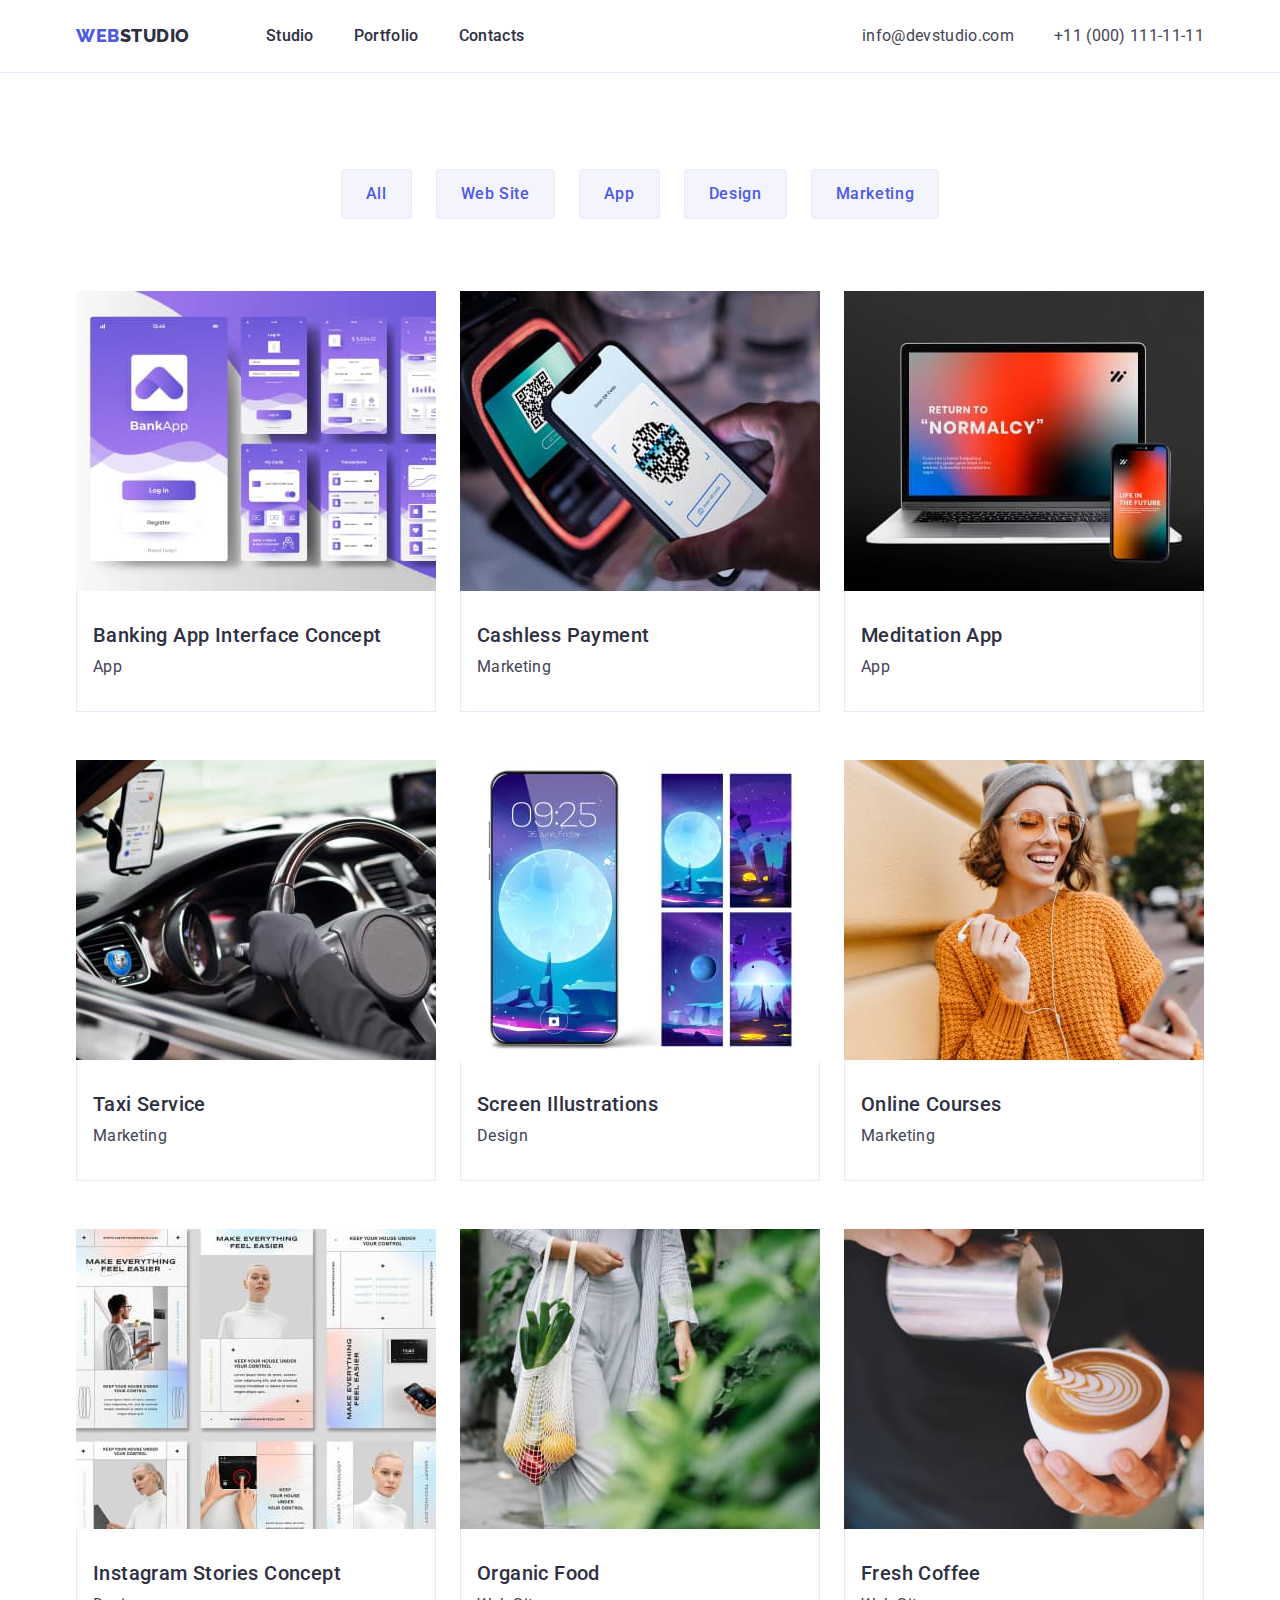
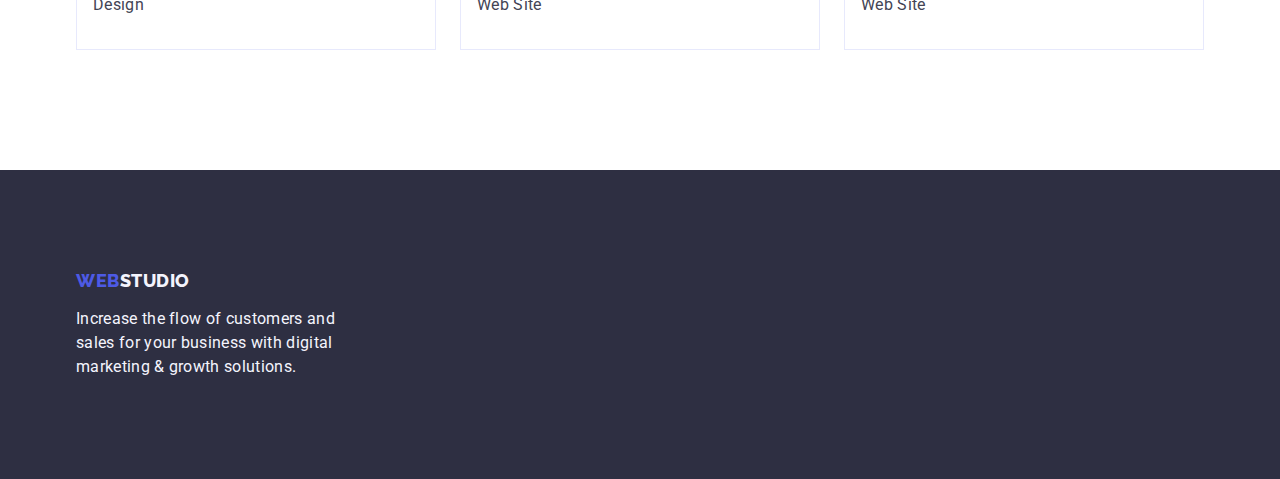
==== portfolio.html @ 451a3d11 "Initial commit" ====
<!DOCTYPE html>
<html lang="en">
  <head>
    <meta charset="UTF-8" />
    <meta name="viewport" content="width=device-width, initial-scale=1.0" />
    <link rel="preconnect" href="https://fonts.googleapis.com" />
    <link rel="preconnect" href="https://fonts.gstatic.com" crossorigin />
    <link
      href="https://fonts.googleapis.com/css2?family=Raleway:wght@800&family=Roboto:wght@400;500;700;900&display=swap"
      rel="stylesheet"
    />
    <link
      rel="stylesheet"
      href="https://cdn.jsdelivr.net/npm/modern-normalize@2.0.0/modern-normalize.min.css"
    />
    <link href="./css/styles.css" rel="stylesheet" />

    <title>Portfolio</title>
  </head>
  <body>
    <!-- HEADER -->
    <header class="header-border">
      <div class="header-container container">
        <nav class="navigation">
          <a class="logo-header logo link" href="./index.html"
            >Web<span class="dark-part-logo">Studio</span></a
          >
          <ul class="menu list">
            <li class="menu-item">
              <a class="menu-link link" href="./index.html">Studio</a>
            </li>
            <li class="menu-item">
              <a class="menu-link link" href="./portfolio.html">Portfolio</a>
            </li>
            <li class="menu-item">
              <a class="menu-link link" href="">Contacts</a>
            </li>
          </ul>
        </nav>
        <address class="contacts">
          <ul class="list-address list">
            <li>
              <a class="address-link link" href="mailto:info@devstudio.com"
                >info@devstudio.com</a
              >
            </li>
            <li>
              <a class="address-link link" href="tel:+110001111111"
                >+11 (000) 111-11-11</a
              >
            </li>
          </ul>
        </address>
      </div>
    </header>

    <main>
      <!-- PORTFOLIO -->
      <section class="examples-section">
        <div class="container">
          <h1 class="visually-hidden">Portfolio</h1>
          <ul class="filter-list list">
            <li><button class="filter-btn" type="button">All</button></li>
            <li><button class="filter-btn" type="button">Web Site</button></li>
            <li><button class="filter-btn" type="button">App</button></li>
            <li><button class="filter-btn" type="button">Design</button></li>
            <li><button class="filter-btn" type="button">Marketing</button></li>
          </ul>
          <ul class="examples-list list">
            <li class="examples-item">
              <a class="link" href="">
                <img
                  src="./images/portfolio_page/banking_app.jpg"
                  alt="bamking app"
                  width="360"
                />
                <div class="example-description">
                  <h2 class="section-subtitle">
                    Banking App Interface Concept
                  </h2>
                  <p class="section-text">App</p>
                </div>
              </a>
            </li>
            <li class="examples-item">
              <a class="link" href="">
                <img
                  src="./images//portfolio_page/cashless_payment.jpg"
                  alt="cashless payment"
                  width="360"
                />
                <div class="example-description">
                  <h2 class="section-subtitle">Cashless Payment</h2>
                  <p class="section-text">Marketing</p>
                </div>
              </a>
            </li>
            <li class="examples-item">
              <a class="link" href="">
                <img
                  src="./images/portfolio_page/meditation_app.jpg"
                  alt="meditation app"
                  width="360"
                />
                <div class="example-description">
                  <h2 class="section-subtitle">Meditation App</h2>
                  <p class="section-text">App</p>
                </div>
              </a>
            </li>
            <li class="examples-item">
              <a class="link" href="">
                <img
                  src="./images/portfolio_page/taxi_service.jpg"
                  alt="taxi service"
                  width="360"
                />
                <div class="example-description">
                  <h2 class="section-subtitle">Taxi Service</h2>
                  <p class="section-text">Marketing</p>
                </div>
              </a>
            </li>
            <li class="examples-item">
              <a class="link" href="">
                <img
                  src="./images/portfolio_page/screen_illustrations.jpg"
                  alt="screen illustrations"
                  width="360"
                />
                <div class="example-description">
                  <h2 class="section-subtitle">Screen Illustrations</h2>
                  <p class="section-text">Design</p>
                </div>
              </a>
            </li>
            <li class="examples-item">
              <a class="link" href="">
                <img
                  src="./images/portfolio_page/online_cousre.jpg"
                  alt="online course"
                  width="360"
                />
                <div class="example-description">
                  <h2 class="section-subtitle">Online Courses</h2>
                  <p class="section-text">Marketing</p>
                </div>
              </a>
            </li>
            <li class="examples-item">
              <a class="link" href="">
                <img
                  src="./images/portfolio_page/instagram-stories_concept.jpg"
                  alt="instagram stories concept"
                  width="360"
                />
                <div class="example-description">
                  <h2 class="section-subtitle">Instagram Stories Concept</h2>
                  <p class="section-text">Design</p>
                </div>
              </a>
            </li>
            <li class="examples-item">
              <a class="link" href="">
                <img
                  src="./images/portfolio_page/organic_food.jpg"
                  alt="organic food"
                  width="360"
                />
                <div class="example-description">
                  <h2 class="section-subtitle">Organic Food</h2>
                  <p class="section-text">Web Site</p>
                </div>
              </a>
            </li>
            <li class="examples-item">
              <a class="link" href="">
                <img
                  src="./images/portfolio_page/fresh_coffee.jpg"
                  alt="fresh coffee"
                  width="360"
                />
                <div class="example-description">
                  <h2 class="section-subtitle">Fresh Coffee</h2>
                  <p class="section-text">Web Site</p>
                </div>
              </a>
            </li>
          </ul>
        </div>
      </section>
    </main>
    <!-- FOOTER -->
    <footer class="page-footer">
      <div class="container">
        <a class="logo-footer logo link" href="./index.html"
          >Web<span class="logo-part-light">Studio</span></a
        >
        <p class="text-footer">
          Increase the flow of customers and sales for your business with
          digital marketing & growth solutions.
        </p>
      </div>
    </footer>
  </body>
</html>
---- css/styles.css ----
/*===== VARIABLES ===== */
:root {
  --brand-color: #4d5ae5;
  --acive-color: #404bbf;
  --dark-color: #2e2f42;
  --success-color: #31d0aa;
  --primary-text-color: #434455;
  --secondary-text-color: #8e8f99;
  --accent-color: #e7e9fc;
  --light-bg-color: #f4f4fd;
  --modal-overlay-color: #2e2f42;
  --hero-bg-color: #2e2f42;
  --white-color: #ffffff;
  --modal-bg-color: #fcfcfc;
}
/*===== /VARIABLES ===== */

/* ===== NORMALIZE ===== */
body {
  color: var(--primary-text-color);
  font-family: "Roboto", sans-serif;
  font-size: 16px;
  line-height: 1.5;
  background-color: var(--white-color);
  letter-spacing: 0.02em;
}

address {
  font-style: normal;
}

button,
h1,
h2,
h3,
h4,
h5,
h6,
p {
  margin-top: 0;
  margin-bottom: 0;
}

ul,
ol {
  padding-left: 0;
  margin-top: 0;
  margin-bottom: 0;
}

img {
  display: block;
}

button {
  display: block;
  cursor: pointer;
}

.link {
  text-decoration: none;
}

.list {
  list-style: none;
}

.visually-hidden {
  position: absolute;
  width: 1px;
  height: 1px;
  margin: -1px;
  border: 0;
  padding: 0;
  white-space: nowrap;
  clip-path: inset(100%);
  clip: rect(0 0 0 0);
  overflow: hidden;
}
/* ===== /NORMALIZE ===== */

/* ===== COMPONENTS ===== */
.container {
  width: 1158px;
  padding: 0 15px;
  margin-left: auto;
  margin-right: auto;
}

.logo {
  color: var(--brand-color);
  font-family: "Raleway", sans-serif;
  font-size: 18px;
  line-height: 1.17;
  text-transform: uppercase;
  letter-spacing: 0.03em;
  font-weight: 800;
}
.dark-part-logo {
  color: var(--dark-color);
}

.logo-part-light {
  color: var(--light-bg-color);
}

.section {
  padding-top: 120px;
  padding-bottom: 120px;
}

.section-title {
  margin-bottom: 72px;

  color: var(--dark-color);
  font-size: 36px;
  line-height: 1.11;
  letter-spacing: 0.02em;
  text-align: center;
  text-transform: capitalize;
}

.section-subtitle {
  margin-bottom: 8px;
  color: var(--dark-color);
  font-size: 20px;
  line-height: 1.2;
  letter-spacing: 0.02em;
  font-weight: 500;
}

.section-text {
  color: var(--primary-text-color);
}

/* ===== /COMPONENTS ===== */

/* !!!===== MAIN PAGE ======!!! */
/* ===== HEADER ===== */
.header-container {
  display: flex;
  justify-content: space-between;
  align-items: center;
}

.header-border {
  border-bottom: 1px solid var(--accent-color);
}

.logo-header {
  margin-right: 76px;
}

.navigation {
  display: flex;
  align-items: center;
}

.menu {
  display: flex;
  gap: 40px;
}

.list-address {
  display: flex;
  gap: 40px;
}

.menu-link {
  display: inline-block;
  padding: 24px 0;

  font-size: 16px;
  line-height: 1.5;
  font-weight: 500;
  color: var(--dark-color);
}

.menu-link:hover,
.menu-link:focus {
  color: var(--acive-color);
}

.address-link {
  color: var(--primary-text-color);
}

.address-link:hover,
.address-link:focus {
  color: var(--acive-color);
}
/* ===== /HEADER ===== */

/* ===== HERO ===== */
.hero {
  padding-top: 188px;
  padding-bottom: 188px;
  background-color: var(--dark-color);
}

.hero-title {
  margin: 0 auto 48px;
  max-width: 496px;

  color: var(--white-color);
  font-size: 56px;
  line-height: 1.07;
  font-weight: 700;
  letter-spacing: 0.02em;
}

.hero-btn {
  margin: 0 auto;
  padding: 16px 32px;
  min-width: 169px;

  color: var(--white-color);
  background-color: var(--brand-color);

  font-family: "Roboto", sans-serif;
  font-size: 16px;
  line-height: 1.5;
  font-weight: 500;
  letter-spacing: 0.04em;

  border: none;
  border-radius: 4px;
  box-shadow: 0px 4px 4px 0px rgba(0, 0, 0, 0.15);
}

.hero-btn:hover,
.hero-btn:focus {
  background-color: var(--acive-color);
}
/* ===== /HERO ===== */

/* ===== ADVANTAGES ===== */
.advantages-list {
  display: flex;
  gap: 24px;
}

.advantages-item {
  flex-basis: calc((100% - 24px * 3) / 4);
}
/* ===== /ADVANTAGES ===== */

/* ===== WORKS ===== */
.works-section {
  padding-bottom: 120px;
}

.works-list {
  display: flex;
  gap: 24px;
}

.works-item {
  flex-basis: calc((100% - 24px * 2) / 3);
}
/* ===== /WORKS ===== */

/* ===== OUR TEAM ===== */
.section-team {
  background-color: var(--light-bg-color);
}

.team-list {
  display: flex;
  gap: 24px;
}
.team-description {
  padding: 32px 0;
}

.team-description .section-text {
  text-align: center;
}

.team-item {
  flex-basis: calc((100% - 24px * 3) / 4);

  border-radius: 0px 0px 4px 4px;
  box-shadow: 0px 2px 1px 0px rgba(46, 47, 66, 0.08),
    0px 1px 1px 0px rgba(46, 47, 66, 0.16),
    0px 1px 6px 0px rgba(46, 47, 66, 0.08);

  background-color: var(--white-color);
}

.team-item .section-subtitle {
  text-align: center;
}

.description-item .section-text {
  text-align: center;
}

/* ===== /OUR TEAM ===== */

/* ===== FOOTER ===== */
.page-footer {
  padding-top: 100px;
  padding-bottom: 100px;
  background-color: var(--dark-color);
}

.logo-footer {
  display: inline-block;
  margin-bottom: 16px;
}

.text-footer {
  color: var(--light-bg-color);
  max-width: 264px;
}
/* ===== /FOOTER ===== */
/* !!!===== /MAIN PAGE ======!!! */

/* !!!===== PORTFOLIO ======!!! */
/* ===== FILTER ===== */
.filter-list {
  display: flex;
  gap: 24px;
  justify-content: center;
  margin-bottom: 72px;
}

.filter-btn {
  padding: 12px 24px;

  color: var(--brand-color);
  background-color: var(--light-bg-color);
  font-family: "Roboto", sans-serif;
  font-size: 16px;
  font-weight: 500;
  line-height: 1.5;
  letter-spacing: 0.04em;

  border: 1px solid var(--accent-color);
  border-radius: 4px;
}

.filter-btn:hover,
.filter-btn:focus {
  border: 1px solid transparent;

  color: var(--white-color);
  background-color: var(--acive-color);
  font-weight: 500;
  letter-spacing: 0.04em;
  box-shadow: 0px 2px 2px 0px rgba(0, 0, 0, 0.12),
    0px 2px 1px 0px rgba(0, 0, 0, 0.08), 0px 3px 1px 0px rgba(0, 0, 0, 0.1);
}
/* ===== /FILTER ===== */

/* ===== EXAMPLES ===== */
.examples-section {
  padding-top: 96px;
  padding-bottom: 120px;
}
.examples-list {
  display: flex;
  flex-wrap: wrap;
  gap: 48px 24px;
}

.examples-item {
  flex-basis: calc((100% - 24px * 2) / 3);
}

.example-description {
  padding: 32px 16px 32px 16px;
  border-left: 1px solid var(--accent-color);
  border-right: 1px solid var(--accent-color);
  border-bottom: 1px solid var(--accent-color);
}
/* ===== /EXAMPLES ===== */

/* !!!===== /PORTFOLIO ======!!! */
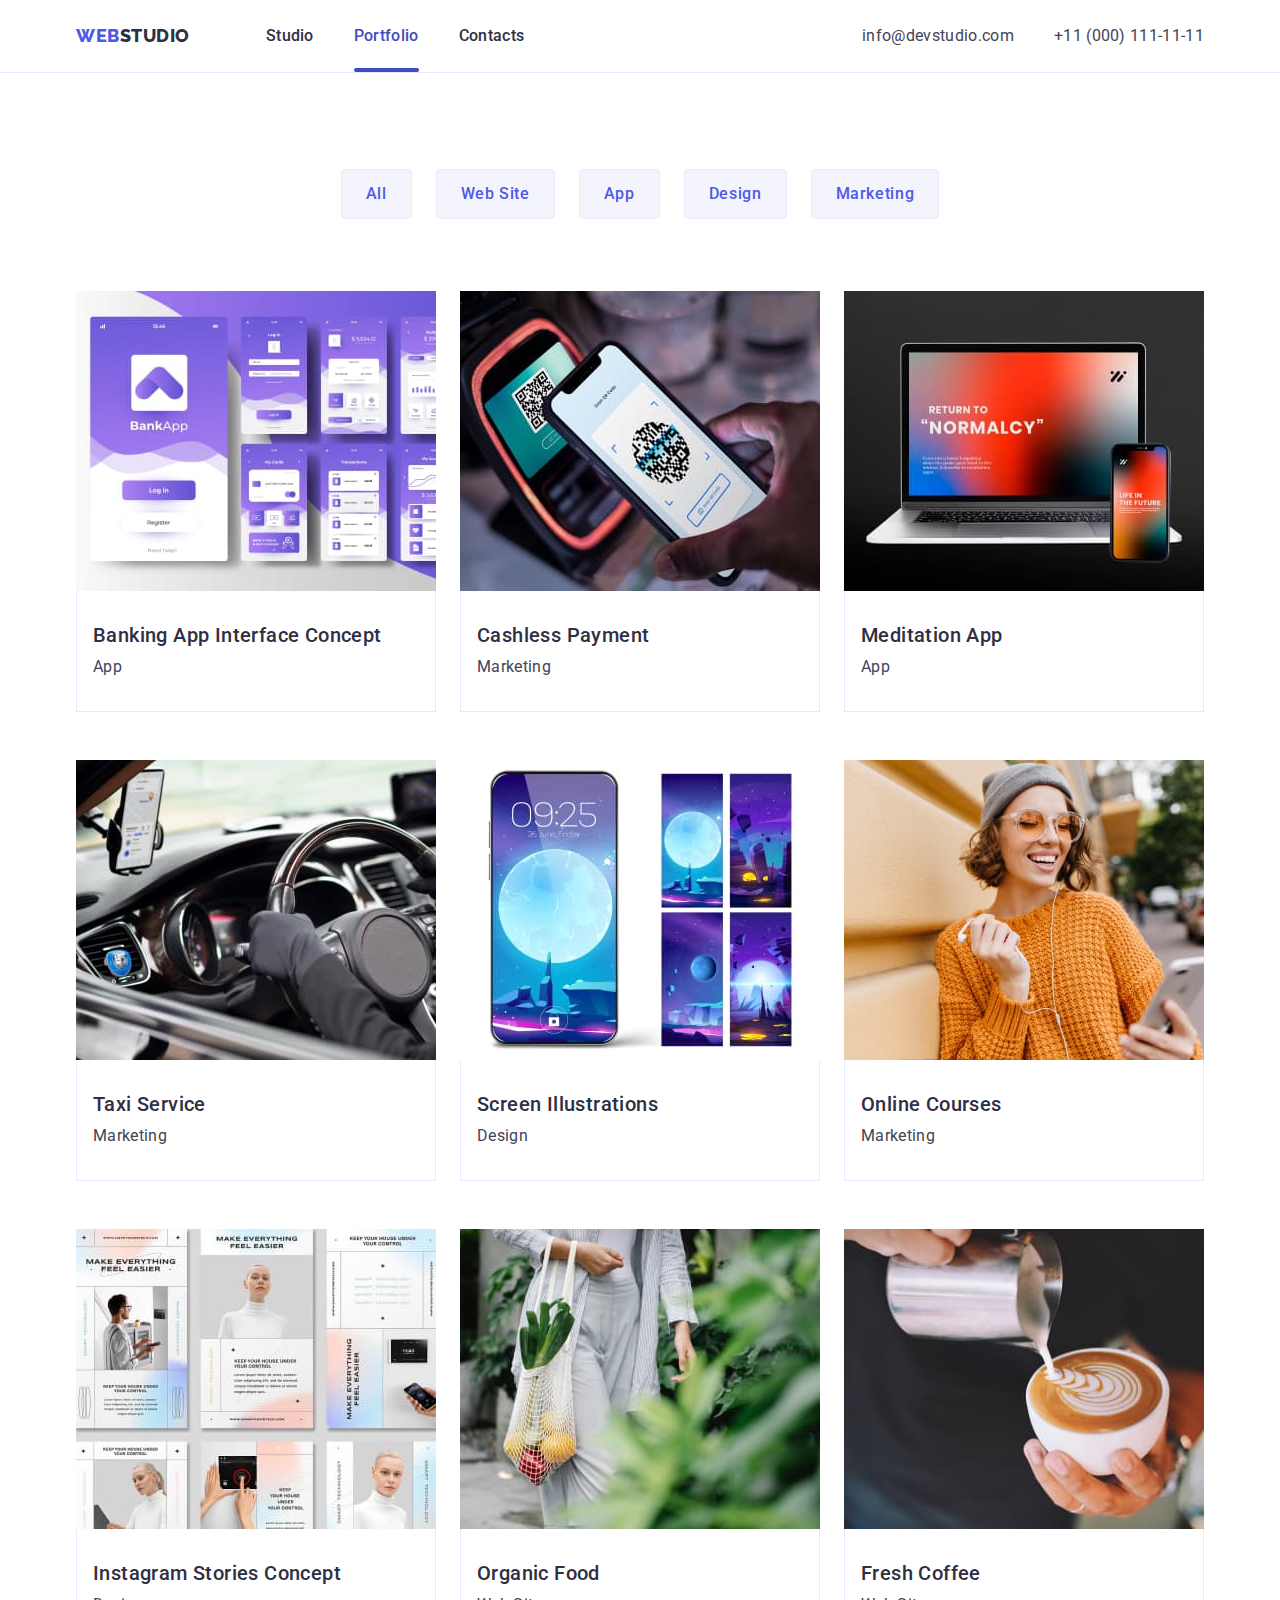
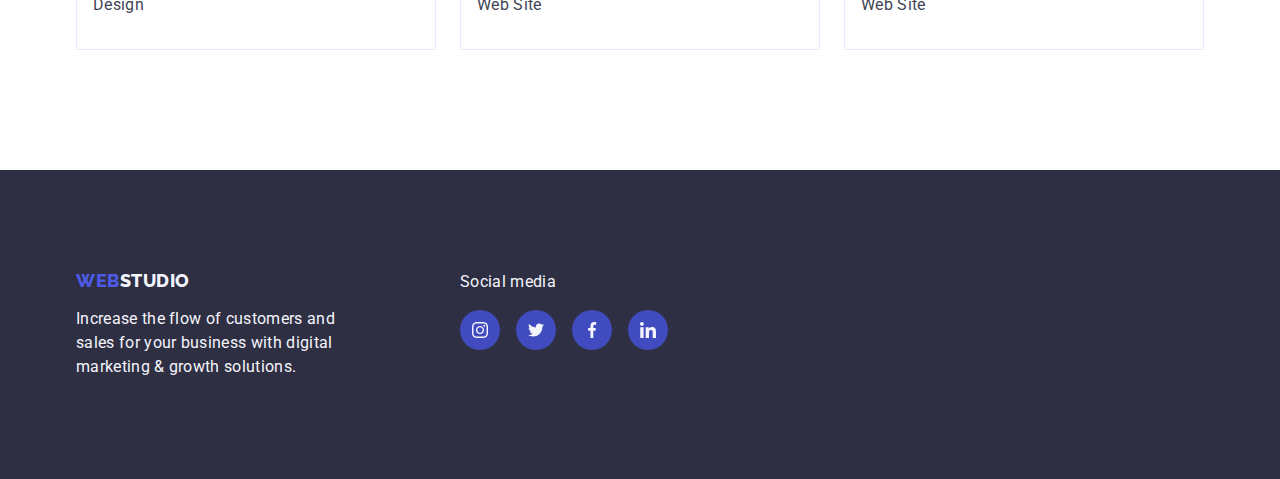
==== commit 033eb960: "add all svg and position absolute" ====
--- a/portfolio.html
+++ b/portfolio.html
@@ -30,7 +30,9 @@
               <a class="menu-link link" href="./index.html">Studio</a>
             </li>
             <li class="menu-item">
-              <a class="menu-link link" href="./portfolio.html">Portfolio</a>
+              <a class="menu-link link active" href="./portfolio.html"
+                >Portfolio</a
+              >
             </li>
             <li class="menu-item">
               <a class="menu-link link" href="">Contacts</a>
@@ -69,11 +71,18 @@
           <ul class="examples-list list">
             <li class="examples-item">
               <a class="link" href="">
-                <img
-                  src="./images/portfolio_page/banking_app.jpg"
-                  alt="bamking app"
-                  width="360"
-                />
+                <div class="examples-overlay-container">
+                  <img
+                    src="./images/portfolio_page/banking_app.jpg"
+                    alt="bamking app"
+                    width="360"
+                  />
+                  <p class="examples-overlay">
+                    14 Stylish and User-Friendly App Design Concepts · Task
+                    Manager App · Calorie Tracker App · Exotic Fruit Ecommerce
+                    App · Cloud Storage App
+                  </p>
+                </div>
                 <div class="example-description">
                   <h2 class="section-subtitle">
                     Banking App Interface Concept
@@ -84,11 +93,18 @@
             </li>
             <li class="examples-item">
               <a class="link" href="">
-                <img
-                  src="./images//portfolio_page/cashless_payment.jpg"
-                  alt="cashless payment"
-                  width="360"
-                />
+                <div class="examples-overlay-container">
+                  <img
+                    src="./images//portfolio_page/cashless_payment.jpg"
+                    alt="cashless payment"
+                    width="360"
+                  />
+                  <p class="examples-overlay">
+                    14 Stylish and User-Friendly App Design Concepts · Task
+                    Manager App · Calorie Tracker App · Exotic Fruit Ecommerce
+                    App · Cloud Storage App
+                  </p>
+                </div>
                 <div class="example-description">
                   <h2 class="section-subtitle">Cashless Payment</h2>
                   <p class="section-text">Marketing</p>
@@ -97,11 +113,18 @@
             </li>
             <li class="examples-item">
               <a class="link" href="">
-                <img
-                  src="./images/portfolio_page/meditation_app.jpg"
-                  alt="meditation app"
-                  width="360"
-                />
+                <div class="examples-overlay-container">
+                  <img
+                    src="./images/portfolio_page/meditation_app.jpg"
+                    alt="meditation app"
+                    width="360"
+                  />
+                  <p class="examples-overlay">
+                    14 Stylish and User-Friendly App Design Concepts · Task
+                    Manager App · Calorie Tracker App · Exotic Fruit Ecommerce
+                    App · Cloud Storage App
+                  </p>
+                </div>
                 <div class="example-description">
                   <h2 class="section-subtitle">Meditation App</h2>
                   <p class="section-text">App</p>
@@ -110,11 +133,18 @@
             </li>
             <li class="examples-item">
               <a class="link" href="">
-                <img
-                  src="./images/portfolio_page/taxi_service.jpg"
-                  alt="taxi service"
-                  width="360"
-                />
+                <div class="examples-overlay-container">
+                  <img
+                    src="./images/portfolio_page/taxi_service.jpg"
+                    alt="taxi service"
+                    width="360"
+                  />
+                  <p class="examples-overlay">
+                    14 Stylish and User-Friendly App Design Concepts · Task
+                    Manager App · Calorie Tracker App · Exotic Fruit Ecommerce
+                    App · Cloud Storage App
+                  </p>
+                </div>
                 <div class="example-description">
                   <h2 class="section-subtitle">Taxi Service</h2>
                   <p class="section-text">Marketing</p>
@@ -123,11 +153,18 @@
             </li>
             <li class="examples-item">
               <a class="link" href="">
-                <img
-                  src="./images/portfolio_page/screen_illustrations.jpg"
-                  alt="screen illustrations"
-                  width="360"
-                />
+                <div class="examples-overlay-container">
+                  <img
+                    src="./images/portfolio_page/screen_illustrations.jpg"
+                    alt="screen illustrations"
+                    width="360"
+                  />
+                  <p class="examples-overlay">
+                    14 Stylish and User-Friendly App Design Concepts · Task
+                    Manager App · Calorie Tracker App · Exotic Fruit Ecommerce
+                    App · Cloud Storage App
+                  </p>
+                </div>
                 <div class="example-description">
                   <h2 class="section-subtitle">Screen Illustrations</h2>
                   <p class="section-text">Design</p>
@@ -136,11 +173,18 @@
             </li>
             <li class="examples-item">
               <a class="link" href="">
-                <img
-                  src="./images/portfolio_page/online_cousre.jpg"
-                  alt="online course"
-                  width="360"
-                />
+                <div class="examples-overlay-container">
+                  <img
+                    src="./images/portfolio_page/online_cousre.jpg"
+                    alt="online course"
+                    width="360"
+                  />
+                  <p class="examples-overlay">
+                    14 Stylish and User-Friendly App Design Concepts · Task
+                    Manager App · Calorie Tracker App · Exotic Fruit Ecommerce
+                    App · Cloud Storage App
+                  </p>
+                </div>
                 <div class="example-description">
                   <h2 class="section-subtitle">Online Courses</h2>
                   <p class="section-text">Marketing</p>
@@ -149,11 +193,18 @@
             </li>
             <li class="examples-item">
               <a class="link" href="">
-                <img
-                  src="./images/portfolio_page/instagram-stories_concept.jpg"
-                  alt="instagram stories concept"
-                  width="360"
-                />
+                <div class="examples-overlay-container">
+                  <img
+                    src="./images/portfolio_page/instagram-stories_concept.jpg"
+                    alt="instagram stories concept"
+                    width="360"
+                  />
+                  <p class="examples-overlay">
+                    14 Stylish and User-Friendly App Design Concepts · Task
+                    Manager App · Calorie Tracker App · Exotic Fruit Ecommerce
+                    App · Cloud Storage App
+                  </p>
+                </div>
                 <div class="example-description">
                   <h2 class="section-subtitle">Instagram Stories Concept</h2>
                   <p class="section-text">Design</p>
@@ -162,11 +213,18 @@
             </li>
             <li class="examples-item">
               <a class="link" href="">
-                <img
-                  src="./images/portfolio_page/organic_food.jpg"
-                  alt="organic food"
-                  width="360"
-                />
+                <div class="examples-overlay-container">
+                  <img
+                    src="./images/portfolio_page/organic_food.jpg"
+                    alt="organic food"
+                    width="360"
+                  />
+                  <p class="examples-overlay">
+                    14 Stylish and User-Friendly App Design Concepts · Task
+                    Manager App · Calorie Tracker App · Exotic Fruit Ecommerce
+                    App · Cloud Storage App
+                  </p>
+                </div>
                 <div class="example-description">
                   <h2 class="section-subtitle">Organic Food</h2>
                   <p class="section-text">Web Site</p>
@@ -175,11 +233,18 @@
             </li>
             <li class="examples-item">
               <a class="link" href="">
-                <img
-                  src="./images/portfolio_page/fresh_coffee.jpg"
-                  alt="fresh coffee"
-                  width="360"
-                />
+                <div class="examples-overlay-container">
+                  <img
+                    src="./images/portfolio_page/fresh_coffee.jpg"
+                    alt="fresh coffee"
+                    width="360"
+                  />
+                  <p class="examples-overlay">
+                    14 Stylish and User-Friendly App Design Concepts · Task
+                    Manager App · Calorie Tracker App · Exotic Fruit Ecommerce
+                    App · Cloud Storage App
+                  </p>
+                </div>
                 <div class="example-description">
                   <h2 class="section-subtitle">Fresh Coffee</h2>
                   <p class="section-text">Web Site</p>
@@ -193,13 +258,70 @@
     <!-- FOOTER -->
     <footer class="page-footer">
       <div class="container">
-        <a class="logo-footer logo link" href="./index.html"
-          >Web<span class="logo-part-light">Studio</span></a
-        >
-        <p class="text-footer">
-          Increase the flow of customers and sales for your business with
-          digital marketing & growth solutions.
-        </p>
+        <div class="footer-flex">
+          <div>
+            <a class="logo-footer logo link" href="./index.html"
+              >Web<span class="logo-part-light">Studio</span></a
+            >
+            <p class="text-footer">
+              Increase the flow of customers and sales for your business with
+              digital marketing & growth solutions.
+            </p>
+          </div>
+          <div>
+            <p class="text-social">Social media</p>
+            <ul class="footer-social-list list">
+              <li class="social-item">
+                <a class="social-link" href="https://www.instagram.com/">
+                  <svg
+                    class="social-icons"
+                    width="16"
+                    height="16"
+                    aria-label="icon-instagram"
+                  >
+                    <use href="./images/icons.svg#icon-instagram"></use>
+                  </svg>
+                </a>
+              </li>
+              <li class="social-item">
+                <a class="social-link" href="https://twitter.com/">
+                  <svg
+                    class="social-icons"
+                    width="16"
+                    height="16"
+                    aria-label="icon-twitter"
+                  >
+                    <use href="./images/icons.svg#icon-twitter"></use>
+                  </svg>
+                </a>
+              </li>
+              <li class="social-item">
+                <a class="social-link" href="https://www.facebook.com/">
+                  <svg
+                    class="social-icons"
+                    width="16"
+                    height="16"
+                    aria-label="icon-facebook"
+                  >
+                    <use href="./images/icons.svg#icon-facebook"></use>
+                  </svg>
+                </a>
+              </li>
+              <li class="social-item">
+                <a class="social-link" href="https://www.linkedin.com/">
+                  <svg
+                    class="social-icons"
+                    width="16"
+                    height="16"
+                    aria-label="icon-linkedin"
+                  >
+                    <use href="./images/icons.svg#icon-linkedin"></use>
+                  </svg>
+                </a>
+              </li>
+            </ul>
+          </div>
+        </div>
       </div>
     </footer>
   </body>
--- a/css/styles.css
+++ b/css/styles.css
@@ -12,6 +12,7 @@
   --hero-bg-color: #2e2f42;
   --white-color: #ffffff;
   --modal-bg-color: #fcfcfc;
+  --transition-dur-and-func: 250ms cubic-bezier(0.4, 0, 0.2, 1);
 }
 /*===== /VARIABLES ===== */
 
@@ -133,6 +134,27 @@
   color: var(--primary-text-color);
 }
 
+.social-item {
+  position: relative;
+  background-color: var(--acive-color);
+  width: 40px;
+  height: 40px;
+  border-radius: 50%;
+  cursor: pointer;
+  transition: background-color var(--transition-dur-and-func);
+}
+
+.social-item:hover {
+  background-color: var(--success-color);
+}
+
+.social-icons {
+  position: absolute;
+  top: 50%;
+  left: 50%;
+  transform: translate(-50%, -50%);
+}
+
 /* ===== /COMPONENTS ===== */
 
 /* !!!===== MAIN PAGE ======!!! */
@@ -159,6 +181,22 @@
 .menu {
   display: flex;
   gap: 40px;
+}
+
+.menu .active {
+  color: var(--acive-color);
+  position: relative;
+}
+
+.active::after {
+  position: absolute;
+  bottom: 0;
+  content: "";
+  display: block;
+  height: 4px;
+  width: 100%;
+  background-color: var(--acive-color);
+  border-radius: 4px;
 }
 
 .list-address {
@@ -174,6 +212,7 @@
   line-height: 1.5;
   font-weight: 500;
   color: var(--dark-color);
+  transition: color var(--transition-dur-and-func);
 }
 
 .menu-link:hover,
@@ -183,6 +222,7 @@
 
 .address-link {
   color: var(--primary-text-color);
+  transition: color var(--transition-dur-and-func);
 }
 
 .address-link:hover,
@@ -196,6 +236,12 @@
   padding-top: 188px;
   padding-bottom: 188px;
   background-color: var(--dark-color);
+  background-image: linear-gradient(
+      rgba(46, 47, 66, 0.7),
+      rgba(46, 47, 66, 0.7)
+    ),
+    url(../images/main_page/hero-bg.jpg);
+  background-size: cover;
 }
 
 .hero-title {
@@ -226,6 +272,7 @@
   border: none;
   border-radius: 4px;
   box-shadow: 0px 4px 4px 0px rgba(0, 0, 0, 0.15);
+  transition: background-color var(--transition-dur-and-func);
 }
 
 .hero-btn:hover,
@@ -243,6 +290,13 @@
 .advantages-item {
   flex-basis: calc((100% - 24px * 3) / 4);
 }
+
+.advantages-img-container {
+  background-color: var(--light-bg-color);
+  padding: 24px 100px;
+  border-radius: 4px;
+  margin-bottom: 8px;
+}
 /* ===== /ADVANTAGES ===== */
 
 /* ===== WORKS ===== */
@@ -270,10 +324,15 @@
   gap: 24px;
 }
 .team-description {
-  padding: 32px 0;
+  padding: 32px 16px;
 }
 
 .team-description .section-text {
+  text-align: center;
+  margin-bottom: 8px;
+}
+
+.team-item .section-subtitle {
   text-align: center;
 }
 
@@ -288,15 +347,44 @@
   background-color: var(--white-color);
 }
 
-.team-item .section-subtitle {
-  text-align: center;
-}
-
-.description-item .section-text {
-  text-align: center;
+.team-social-list {
+  display: flex;
+  justify-content: space-between;
+  align-items: center;
 }
 
 /* ===== /OUR TEAM ===== */
+
+/* ===== CUSTOMERS ===== */
+.customers-list {
+  display: flex;
+  align-items: center;
+  justify-content: space-between;
+}
+.customers-item {
+  padding: 16px 32px;
+  border: 1px solid var(--secondary-text-color);
+  border-radius: 4px;
+  cursor: pointer;
+  transition: border-color var(--transition-dur-and-func);
+}
+
+.customers-item:hover,
+.customers-item:focus {
+  border-color: var(--acive-color);
+}
+
+.customers-icon {
+  fill: var(--secondary-text-color);
+  transition: fill var(--transition-dur-and-func);
+}
+
+.customers-item:hover .customers-icon,
+.customers-item:focus .customers-icon {
+  fill: var(--acive-color);
+}
+
+/* ===== /CUSTOMERS ===== */
 
 /* ===== FOOTER ===== */
 .page-footer {
@@ -305,6 +393,11 @@
   background-color: var(--dark-color);
 }
 
+.footer-flex {
+  display: flex;
+  gap: 120px;
+}
+
 .logo-footer {
   display: inline-block;
   margin-bottom: 16px;
@@ -313,6 +406,15 @@
 .text-footer {
   color: var(--light-bg-color);
   max-width: 264px;
+}
+.text-social {
+  color: var(--light-bg-color);
+  margin-bottom: 16px;
+}
+
+.footer-social-list {
+  display: flex;
+  gap: 16px;
 }
 /* ===== /FOOTER ===== */
 /* !!!===== /MAIN PAGE ======!!! */
@@ -339,16 +441,17 @@
 
   border: 1px solid var(--accent-color);
   border-radius: 4px;
+  transition: background-color var(--transition-dur-and-func),
+    color var(--transition-dur-and-func),
+    box-shadow var(--transition-dur-and-func),
+    border var(--transition-dur-and-func);
 }
 
 .filter-btn:hover,
 .filter-btn:focus {
   border: 1px solid transparent;
-
   color: var(--white-color);
   background-color: var(--acive-color);
-  font-weight: 500;
-  letter-spacing: 0.04em;
   box-shadow: 0px 2px 2px 0px rgba(0, 0, 0, 0.12),
     0px 2px 1px 0px rgba(0, 0, 0, 0.08), 0px 3px 1px 0px rgba(0, 0, 0, 0.1);
 }
@@ -367,6 +470,32 @@
 
 .examples-item {
   flex-basis: calc((100% - 24px * 2) / 3);
+}
+
+.examples-item:hover {
+  box-shadow: 0px 2px 1px 0px rgba(46, 47, 66, 0.08),
+    0px 1px 1px 0px rgba(46, 47, 66, 0.16),
+    0px 1px 6px 0px rgba(46, 47, 66, 0.08);
+}
+
+.examples-overlay-container {
+  position: relative;
+  overflow: hidden;
+}
+
+.examples-overlay {
+  position: absolute;
+  top: 0;
+  bottom: 0;
+  padding: 40px 32px;
+  background-color: var(--brand-color);
+  color: var(--light-bg-color);
+  transform: translateY(100%);
+  transition: transform var(--transition-dur-and-func);
+}
+
+.examples-item:hover .examples-overlay {
+  transform: translateY(0%);
 }
 
 .example-description {
@@ -378,3 +507,66 @@
 /* ===== /EXAMPLES ===== */
 
 /* !!!===== /PORTFOLIO ======!!! */
+
+/* !!!===== MODAL ======!!! */
+
+.is-hidden {
+  opacity: 0;
+  visibility: hidden;
+  pointer-events: none;
+}
+
+.backdrop {
+  position: fixed;
+  top: 0;
+  left: 0;
+  width: 100%;
+  height: 100%;
+  z-index: 999;
+  background-color: rgba(46, 47, 66, 0.4);
+}
+
+.modal {
+  position: absolute;
+  top: 50%;
+  left: 50%;
+  transform: translate(-50%, -50%);
+  width: 408px;
+  height: 584px;
+  border-radius: 4px;
+  background: var(--modal-bg-color);
+  box-shadow: 0px 2px 1px 0px rgba(0, 0, 0, 0.2),
+    0px 1px 3px 0px rgba(0, 0, 0, 0.12), 0px 1px 1px 0px rgba(0, 0, 0, 0.14);
+}
+
+.btn-close {
+  position: absolute;
+  top: 24px;
+  right: 24px;
+  background-color: var(--accent-color);
+  width: 24px;
+  height: 24px;
+  border-radius: 50%;
+  border: 1px solid rgba(0, 0, 0, 0.1);
+  cursor: pointer;
+}
+
+.btn-close-icon {
+  position: absolute;
+  top: 50%;
+  left: 50%;
+  transform: translate(-50%, -50%);
+}
+
+.btn-close:hover .btn-close-icon,
+.btn-close:focus .btn-close-icon {
+  fill: white;
+}
+
+.btn-close:hover,
+.btn-close:focus {
+  background-color: var(--acive-color);
+  border: transparent;
+}
+
+/* !!!===== MODAL ======!!! */
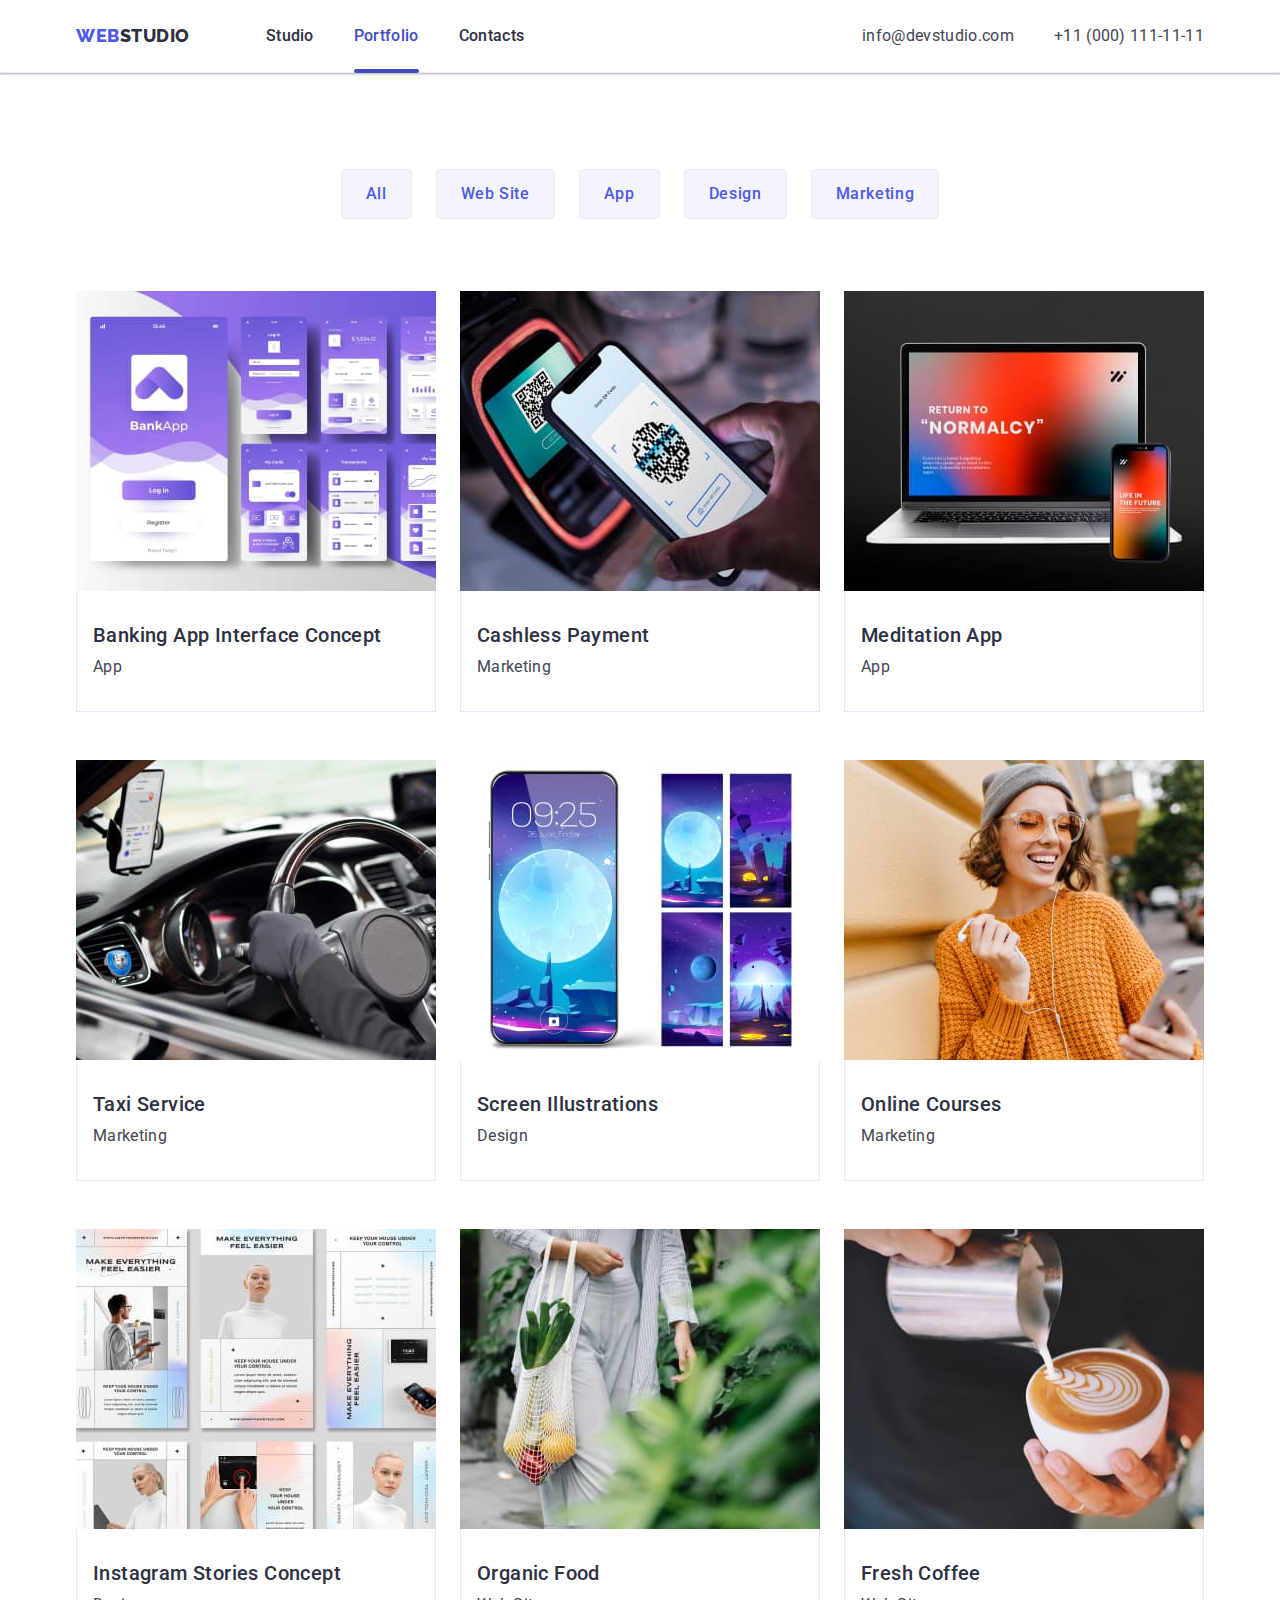
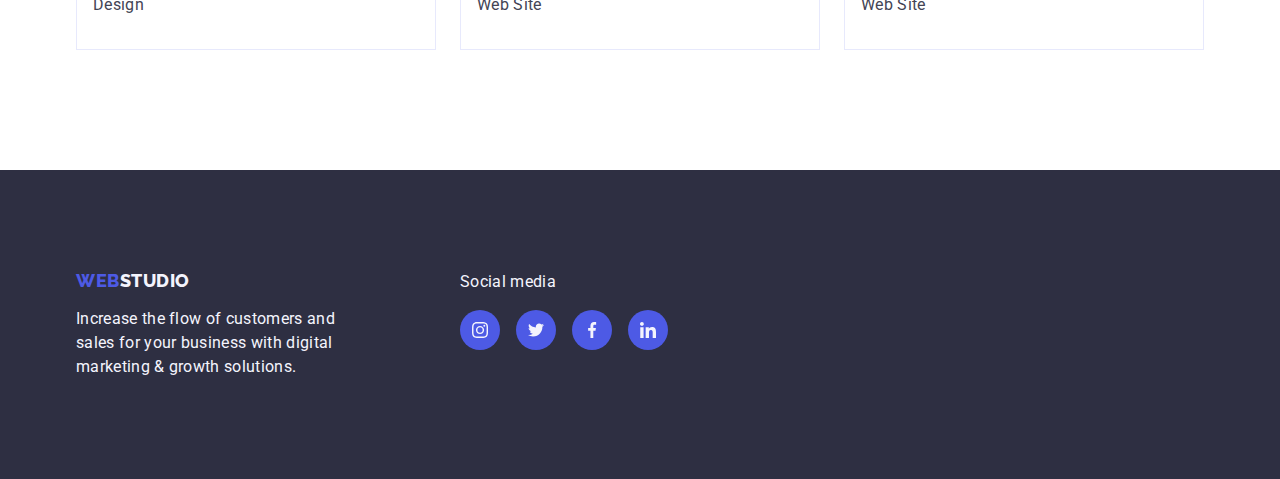
==== commit 0dffed97: "fix error" ====
--- a/portfolio.html
+++ b/portfolio.html
@@ -70,7 +70,7 @@
           </ul>
           <ul class="examples-list list">
             <li class="examples-item">
-              <a class="link" href="">
+              <a class="examples-link link" href="">
                 <div class="examples-overlay-container">
                   <img
                     src="./images/portfolio_page/banking_app.jpg"
@@ -92,7 +92,7 @@
               </a>
             </li>
             <li class="examples-item">
-              <a class="link" href="">
+              <a class="examples-link link" href="">
                 <div class="examples-overlay-container">
                   <img
                     src="./images//portfolio_page/cashless_payment.jpg"
@@ -112,7 +112,7 @@
               </a>
             </li>
             <li class="examples-item">
-              <a class="link" href="">
+              <a class="examples-link link" href="">
                 <div class="examples-overlay-container">
                   <img
                     src="./images/portfolio_page/meditation_app.jpg"
@@ -132,7 +132,7 @@
               </a>
             </li>
             <li class="examples-item">
-              <a class="link" href="">
+              <a class="examples-link link" href="">
                 <div class="examples-overlay-container">
                   <img
                     src="./images/portfolio_page/taxi_service.jpg"
@@ -152,7 +152,7 @@
               </a>
             </li>
             <li class="examples-item">
-              <a class="link" href="">
+              <a class="examples-link link" href="">
                 <div class="examples-overlay-container">
                   <img
                     src="./images/portfolio_page/screen_illustrations.jpg"
@@ -172,7 +172,7 @@
               </a>
             </li>
             <li class="examples-item">
-              <a class="link" href="">
+              <a class="examples-link link" href="">
                 <div class="examples-overlay-container">
                   <img
                     src="./images/portfolio_page/online_cousre.jpg"
@@ -192,7 +192,7 @@
               </a>
             </li>
             <li class="examples-item">
-              <a class="link" href="">
+              <a class="examples-link link" href="">
                 <div class="examples-overlay-container">
                   <img
                     src="./images/portfolio_page/instagram-stories_concept.jpg"
@@ -212,7 +212,7 @@
               </a>
             </li>
             <li class="examples-item">
-              <a class="link" href="">
+              <a class="examples-link link" href="">
                 <div class="examples-overlay-container">
                   <img
                     src="./images/portfolio_page/organic_food.jpg"
@@ -232,7 +232,7 @@
               </a>
             </li>
             <li class="examples-item">
-              <a class="link" href="">
+              <a class="examples-link link" href="">
                 <div class="examples-overlay-container">
                   <img
                     src="./images/portfolio_page/fresh_coffee.jpg"
@@ -259,7 +259,7 @@
     <footer class="page-footer">
       <div class="container">
         <div class="footer-flex">
-          <div>
+          <div class="footer-block-first">
             <a class="logo-footer logo link" href="./index.html"
               >Web<span class="logo-part-light">Studio</span></a
             >
--- a/css/styles.css
+++ b/css/styles.css
@@ -136,16 +136,27 @@
 
 .social-item {
   position: relative;
-  background-color: var(--acive-color);
   width: 40px;
   height: 40px;
+}
+
+.social-link {
+  position: absolute;
+  display: flex;
+  align-items: center;
+  justify-content: center;
+  background-color: var(--brand-color);
+
+  width: 100%;
+  height: 100%;
   border-radius: 50%;
   cursor: pointer;
   transition: background-color var(--transition-dur-and-func);
 }
 
-.social-item:hover {
-  background-color: var(--success-color);
+.social-link:hover,
+.social-link:focus {
+  background-color: var(--acive-color);
 }
 
 .social-icons {
@@ -153,6 +164,7 @@
   top: 50%;
   left: 50%;
   transform: translate(-50%, -50%);
+  fill: var(--light-bg-color);
 }
 
 /* ===== /COMPONENTS ===== */
@@ -167,6 +179,9 @@
 
 .header-border {
   border-bottom: 1px solid var(--accent-color);
+  box-shadow: 0px 1px 6px 0px rgba(46, 47, 66, 0.08),
+    0px 1px 1px 0px rgba(46, 47, 66, 0.16),
+    0px 2px 1px 0px rgba(46, 47, 66, 0.08);
 }
 
 .logo-header {
@@ -190,13 +205,13 @@
 
 .active::after {
   position: absolute;
-  bottom: 0;
+  bottom: -1px;
   content: "";
   display: block;
   height: 4px;
   width: 100%;
   background-color: var(--acive-color);
-  border-radius: 4px;
+  border-radius: 2px;
 }
 
 .list-address {
@@ -235,6 +250,7 @@
 .hero {
   padding-top: 188px;
   padding-bottom: 188px;
+  max-width: 1440px;
   background-color: var(--dark-color);
   background-image: linear-gradient(
       rgba(46, 47, 66, 0.7),
@@ -242,6 +258,8 @@
     ),
     url(../images/main_page/hero-bg.jpg);
   background-size: cover;
+  background-position: center;
+  background-repeat: no-repeat;
 }
 
 .hero-title {
@@ -284,6 +302,7 @@
 /* ===== ADVANTAGES ===== */
 .advantages-list {
   display: flex;
+
   gap: 24px;
 }
 
@@ -293,7 +312,10 @@
 
 .advantages-img-container {
   background-color: var(--light-bg-color);
-  padding: 24px 100px;
+  display: flex;
+  align-items: center;
+  justify-content: center;
+  height: 112px;
   border-radius: 4px;
   margin-bottom: 8px;
 }
@@ -324,7 +346,7 @@
   gap: 24px;
 }
 .team-description {
-  padding: 32px 16px;
+  padding: 32px 0;
 }
 
 .team-description .section-text {
@@ -349,8 +371,9 @@
 
 .team-social-list {
   display: flex;
-  justify-content: space-between;
+  justify-content: center;
   align-items: center;
+  gap: 24px;
 }
 
 /* ===== /OUR TEAM ===== */
@@ -395,7 +418,11 @@
 
 .footer-flex {
   display: flex;
-  gap: 120px;
+  align-items: baseline;
+}
+
+.footer-block-first {
+  margin-right: 120px;
 }
 
 .logo-footer {
@@ -470,12 +497,24 @@
 
 .examples-item {
   flex-basis: calc((100% - 24px * 2) / 3);
+  transition: box-shadow var(--transition-dur-and-func);
 }
 
 .examples-item:hover {
   box-shadow: 0px 2px 1px 0px rgba(46, 47, 66, 0.08),
     0px 1px 1px 0px rgba(46, 47, 66, 0.16),
     0px 1px 6px 0px rgba(46, 47, 66, 0.08);
+}
+
+.examples-link {
+  display: block;
+  transform: box-shadow var(--transition-dur-and-func);
+}
+
+.examples-link:hover,
+.examples-link:focus {
+  box-shadow: 0px 1px 6px rgba(46, 47, 66, 0.08),
+    0px 1px 1px rgba(46, 47, 66, 0.16), 0px 2px 1px rgba(46, 47, 66, 0.08);
 }
 
 .examples-overlay-container {
@@ -494,7 +533,8 @@
   transition: transform var(--transition-dur-and-func);
 }
 
-.examples-item:hover .examples-overlay {
+.examples-item:hover .examples-overlay,
+.examples-item:focus .examples-overlay {
   transform: translateY(0%);
 }
 
@@ -503,7 +543,13 @@
   border-left: 1px solid var(--accent-color);
   border-right: 1px solid var(--accent-color);
   border-bottom: 1px solid var(--accent-color);
-}
+  transition: border-color var(--transition-dur-and-func);
+}
+
+.example-description:hover {
+  border-color: var(--light-bg-color);
+}
+
 /* ===== /EXAMPLES ===== */
 
 /* !!!===== /PORTFOLIO ======!!! */
@@ -514,6 +560,8 @@
   opacity: 0;
   visibility: hidden;
   pointer-events: none;
+  transform: opacity var(--transition-dur-and-func),
+    visibility var(--transition-dur-and-func);
 }
 
 .backdrop {
@@ -532,14 +580,19 @@
   left: 50%;
   transform: translate(-50%, -50%);
   width: 408px;
-  height: 584px;
+  min-height: 584px;
   border-radius: 4px;
   background: var(--modal-bg-color);
   box-shadow: 0px 2px 1px 0px rgba(0, 0, 0, 0.2),
     0px 1px 3px 0px rgba(0, 0, 0, 0.12), 0px 1px 1px 0px rgba(0, 0, 0, 0.14);
+  transition: transform var(--transition-dur-and-func);
 }
 
 .btn-close {
+  display: flex;
+  align-items: center;
+  justify-content: center;
+  padding: 0;
   position: absolute;
   top: 24px;
   right: 24px;
@@ -549,6 +602,7 @@
   border-radius: 50%;
   border: 1px solid rgba(0, 0, 0, 0.1);
   cursor: pointer;
+  transition: background-color var(--transition-dur-and-func);
 }
 
 .btn-close-icon {
@@ -556,6 +610,7 @@
   top: 50%;
   left: 50%;
   transform: translate(-50%, -50%);
+  transition: fill var(--transition-dur-and-func);
 }
 
 .btn-close:hover .btn-close-icon,
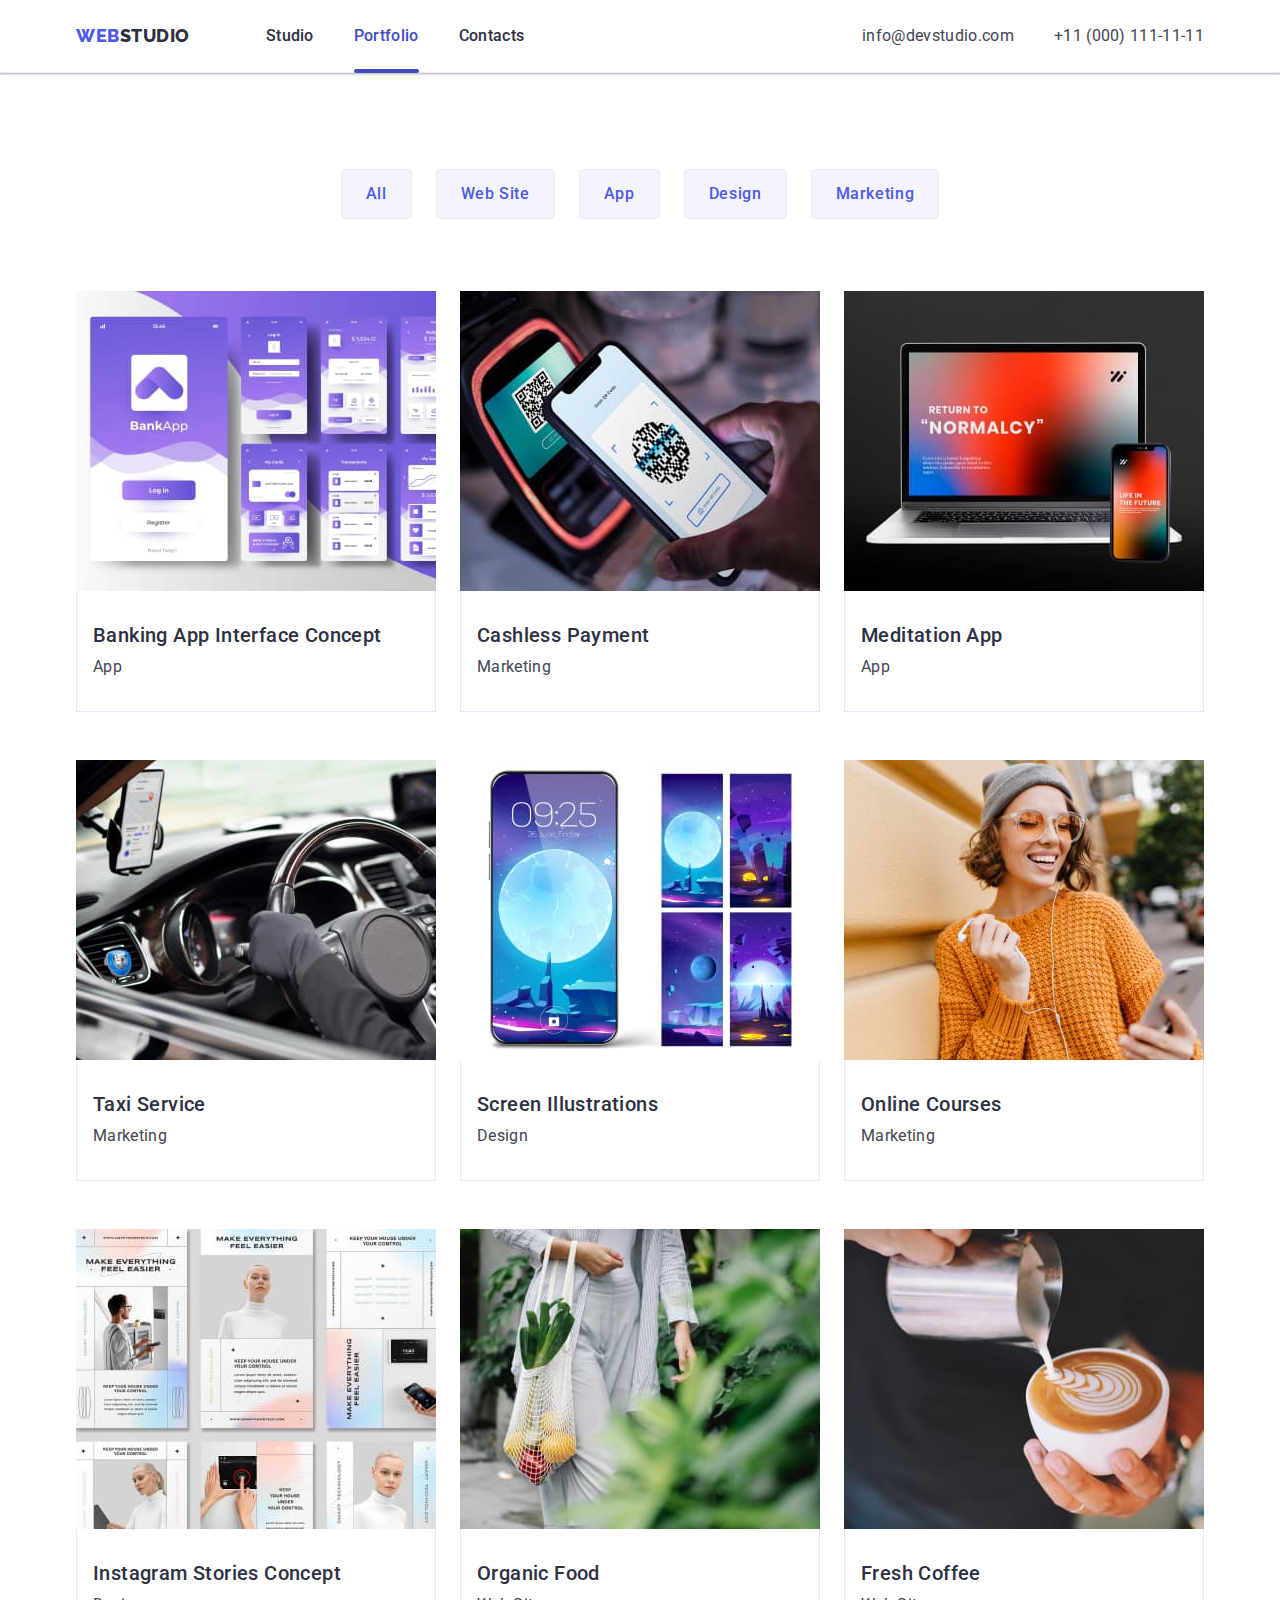
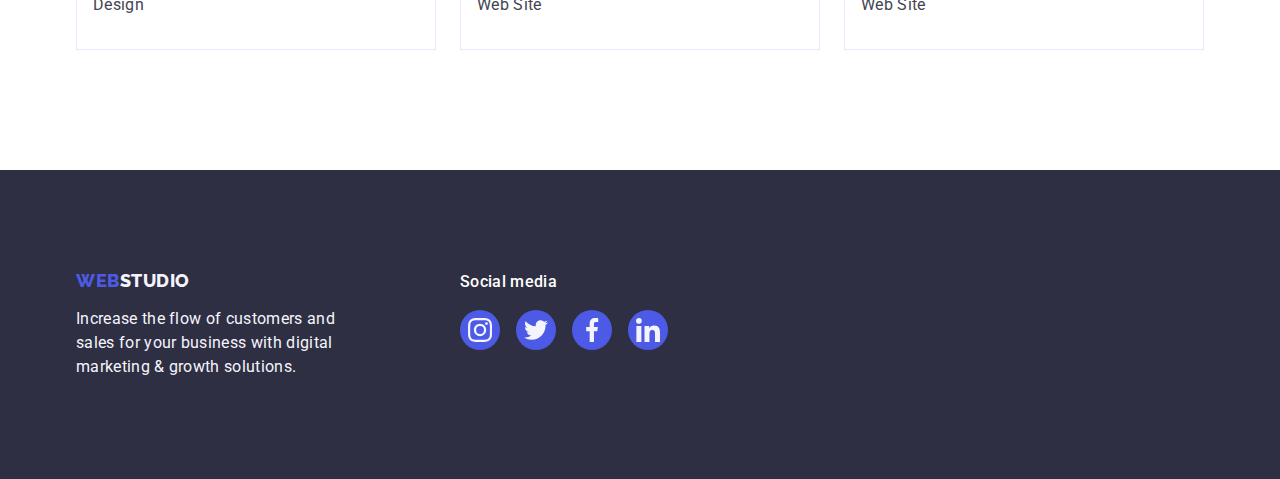
==== commit f29ca260: "fix error" ====
--- a/portfolio.html
+++ b/portfolio.html
@@ -257,70 +257,80 @@
     </main>
     <!-- FOOTER -->
     <footer class="page-footer">
-      <div class="container">
-        <div class="footer-flex">
-          <div class="footer-block-first">
-            <a class="logo-footer logo link" href="./index.html"
-              >Web<span class="logo-part-light">Studio</span></a
-            >
-            <p class="text-footer">
-              Increase the flow of customers and sales for your business with
-              digital marketing & growth solutions.
-            </p>
-          </div>
-          <div>
-            <p class="text-social">Social media</p>
-            <ul class="footer-social-list list">
-              <li class="social-item">
-                <a class="social-link" href="https://www.instagram.com/">
-                  <svg
-                    class="social-icons"
-                    width="16"
-                    height="16"
-                    aria-label="icon-instagram"
-                  >
-                    <use href="./images/icons.svg#icon-instagram"></use>
-                  </svg>
-                </a>
-              </li>
-              <li class="social-item">
-                <a class="social-link" href="https://twitter.com/">
-                  <svg
-                    class="social-icons"
-                    width="16"
-                    height="16"
-                    aria-label="icon-twitter"
-                  >
-                    <use href="./images/icons.svg#icon-twitter"></use>
-                  </svg>
-                </a>
-              </li>
-              <li class="social-item">
-                <a class="social-link" href="https://www.facebook.com/">
-                  <svg
-                    class="social-icons"
-                    width="16"
-                    height="16"
-                    aria-label="icon-facebook"
-                  >
-                    <use href="./images/icons.svg#icon-facebook"></use>
-                  </svg>
-                </a>
-              </li>
-              <li class="social-item">
-                <a class="social-link" href="https://www.linkedin.com/">
-                  <svg
-                    class="social-icons"
-                    width="16"
-                    height="16"
-                    aria-label="icon-linkedin"
-                  >
-                    <use href="./images/icons.svg#icon-linkedin"></use>
-                  </svg>
-                </a>
-              </li>
-            </ul>
-          </div>
+      <div class="footer-flex container">
+        <div class="footer-block-first">
+          <a class="logo-footer logo link" href="./index.html"
+            >Web<span class="logo-part-light">Studio</span></a
+          >
+          <p class="text-footer">
+            Increase the flow of customers and sales for your business with
+            digital marketing & growth solutions.
+          </p>
+        </div>
+        <div>
+          <p class="text-social">Social media</p>
+          <ul class="footer-social-list list">
+            <li class="social-item">
+              <a
+                class="footer-social-link social-link"
+                href="https://www.instagram.com/"
+              >
+                <svg
+                  class="social-icons"
+                  width="24"
+                  height="24"
+                  aria-label="icon-instagram"
+                >
+                  <use href="./images/icons.svg#icon-instagram"></use>
+                </svg>
+              </a>
+            </li>
+            <li class="social-item">
+              <a
+                class="footer-social-link social-link"
+                href="https://twitter.com/"
+              >
+                <svg
+                  class="social-icons"
+                  width="24"
+                  height="24"
+                  aria-label="icon-twitter"
+                >
+                  <use href="./images/icons.svg#icon-twitter"></use>
+                </svg>
+              </a>
+            </li>
+            <li class="social-item">
+              <a
+                class="footer-social-link social-link"
+                href="https://www.facebook.com/"
+              >
+                <svg
+                  class="social-icons"
+                  width="24"
+                  height="24"
+                  aria-label="icon-facebook"
+                >
+                  <use href="./images/icons.svg#icon-facebook"></use>
+                </svg>
+              </a>
+            </li>
+            <li class="social-item">
+              <a
+                class="footer-social-link social-link"
+                href="https://www.linkedin.com/"
+              >
+                <svg
+                  class="social-icons"
+                  width="24"
+                  height="24"
+                  aria-label="icon-linkedin"
+                >
+                  <use href="./images/icons.svg#icon-linkedin"></use>
+                </svg>
+              </a>
+            </li>
+          </ul>
         </div>
       </div>
     </footer>
--- a/css/styles.css
+++ b/css/styles.css
@@ -382,28 +382,39 @@
 .customers-list {
   display: flex;
   align-items: center;
-  justify-content: space-between;
+  gap: 24px;
 }
 .customers-item {
-  padding: 16px 32px;
+  width: calc((100% - 120px) / 6);
+  height: 88px;
+}
+
+.customers-link {
+  height: 100%;
+  width: 100%;
   border: 1px solid var(--secondary-text-color);
   border-radius: 4px;
+  display: flex;
+  align-items: center;
+  justify-content: center;
+  transition: border-color var(--transition-dur-and-func),
+    color var(--transition-dur-and-func);
+  color: var(--secondary-text-color);
   cursor: pointer;
-  transition: border-color var(--transition-dur-and-func);
-}
-
-.customers-item:hover,
-.customers-item:focus {
+}
+
+.customers-link:hover,
+.customers-link:focus {
   border-color: var(--acive-color);
-}
-
+  color: var(--acive-color);
+}
 .customers-icon {
-  fill: var(--secondary-text-color);
+  fill: currentColor;
   transition: fill var(--transition-dur-and-func);
 }
 
-.customers-item:hover .customers-icon,
-.customers-item:focus .customers-icon {
+.customers-link:hover .customers-icon,
+.customers-link:focus .customers-icon {
   fill: var(--acive-color);
 }
 
@@ -437,12 +448,19 @@
 .text-social {
   color: var(--light-bg-color);
   margin-bottom: 16px;
+  font-weight: 500;
+  color: #ffffff;
 }
 
 .footer-social-list {
   display: flex;
   gap: 16px;
 }
+
+.footer-social-link:hover {
+  background-color: var(--success-color);
+}
+
 /* ===== /FOOTER ===== */
 /* !!!===== /MAIN PAGE ======!!! */
 
@@ -560,8 +578,6 @@
   opacity: 0;
   visibility: hidden;
   pointer-events: none;
-  transform: opacity var(--transition-dur-and-func),
-    visibility var(--transition-dur-and-func);
 }
 
 .backdrop {
@@ -572,6 +588,8 @@
   height: 100%;
   z-index: 999;
   background-color: rgba(46, 47, 66, 0.4);
+  transform: opacity var(--transition-dur-and-func),
+    visibility var(--transition-dur-and-func);
 }
 
 .modal {
@@ -602,7 +620,8 @@
   border-radius: 50%;
   border: 1px solid rgba(0, 0, 0, 0.1);
   cursor: pointer;
-  transition: background-color var(--transition-dur-and-func);
+  transition: background-color var(--transition-dur-and-func),
+    border var(--transition-dur-and-func);
 }
 
 .btn-close-icon {
@@ -621,7 +640,7 @@
 .btn-close:hover,
 .btn-close:focus {
   background-color: var(--acive-color);
-  border: transparent;
+  border: none;
 }
 
 /* !!!===== MODAL ======!!! */
